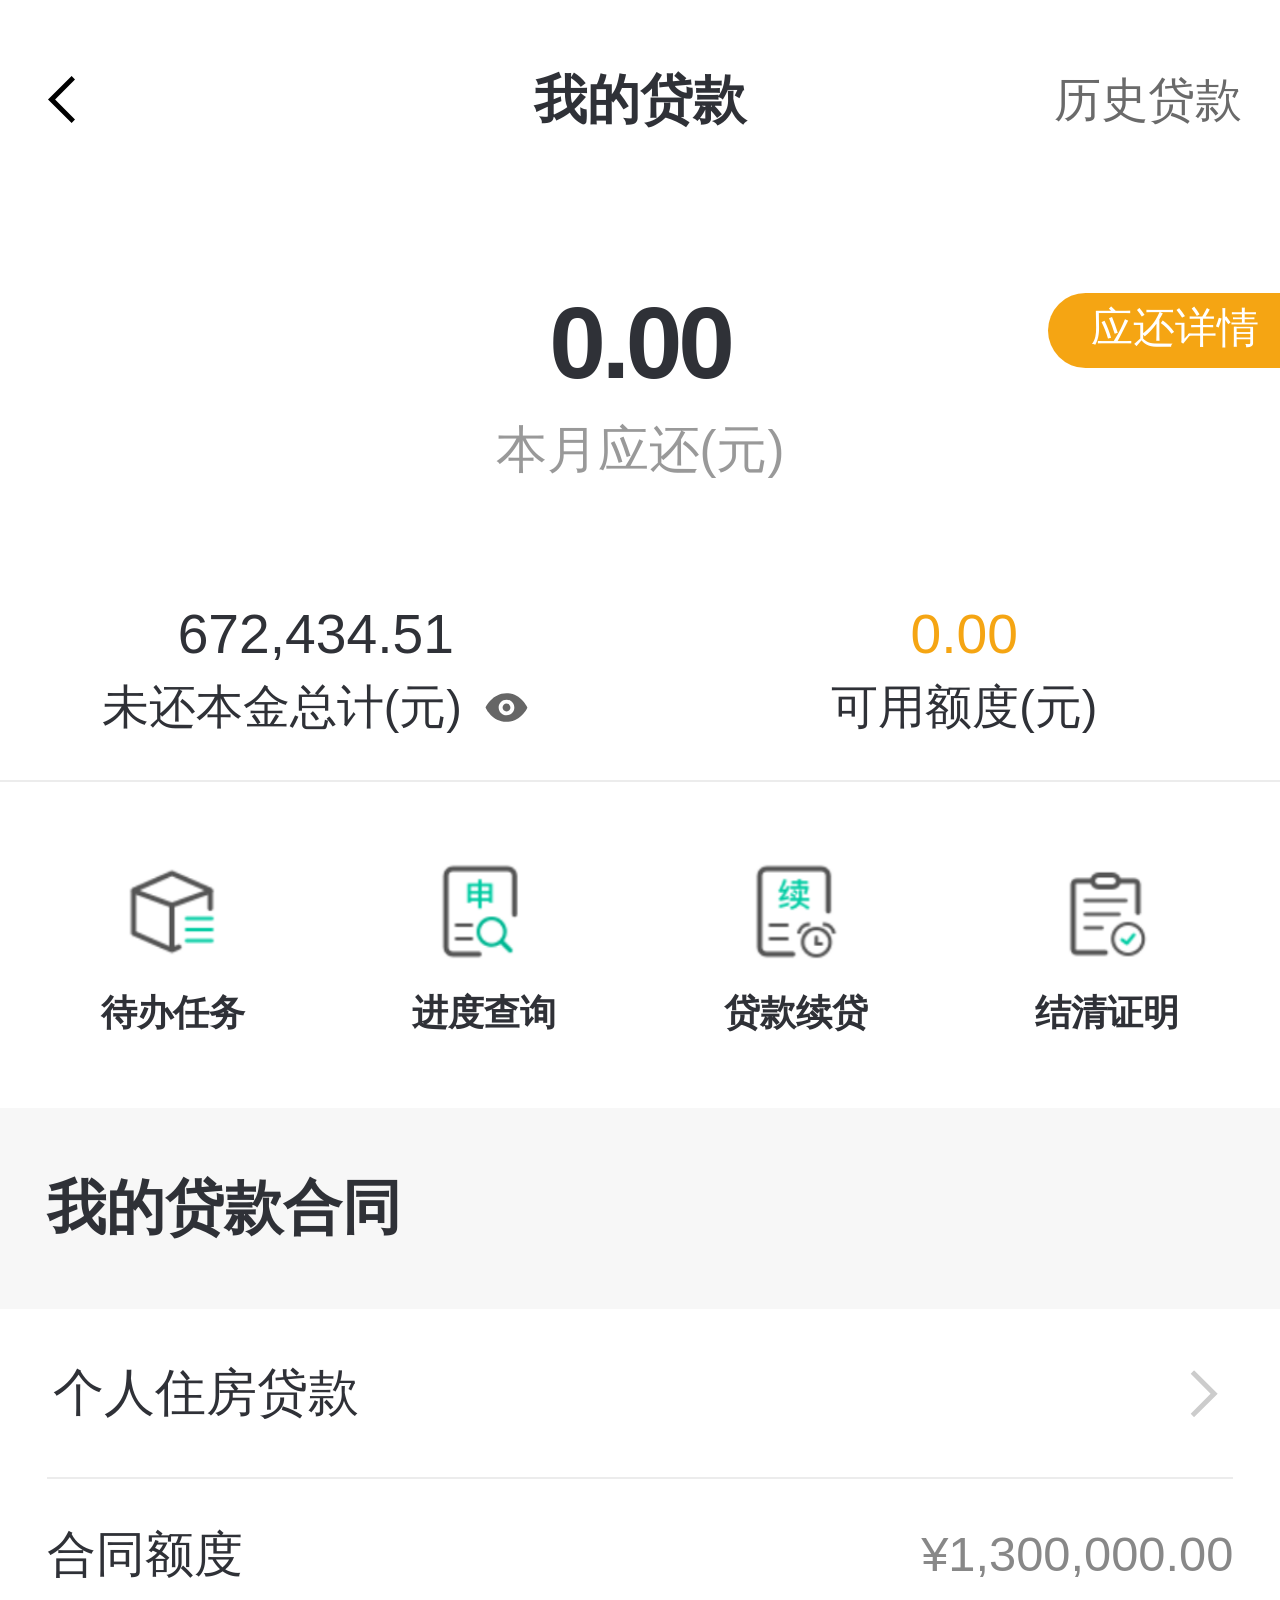
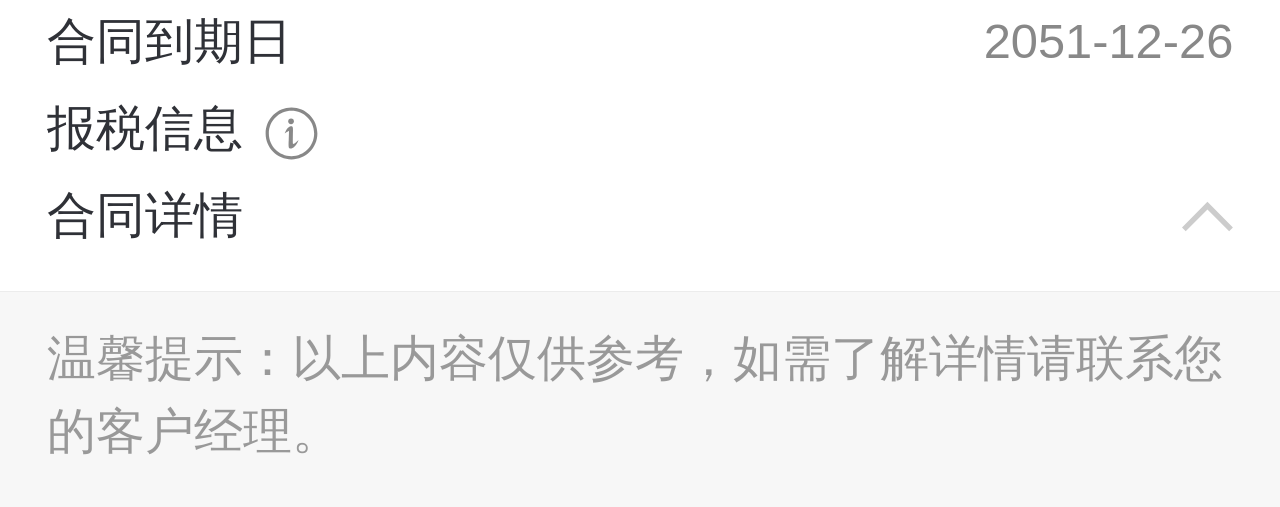
==== index.html @ 3697c7b6 "feat: initialize fake bank static app" ====
<!DOCTYPE html>
<html lang="zh-CN">
  <head>
    <meta charset="utf-8" />
    <meta name="viewport" content="width=device-width, initial-scale=1, viewport-fit=cover" />
    <title>我的贷款</title>
    <meta name="theme-color" content="#f4f4f4" />
    <link rel="manifest" href="./manifest.webmanifest" />
    <link rel="stylesheet" href="./assets/styles/main.css" />
  </head>
  <body data-page="home">
    <main class="app-shell">
      <header class="topbar">
        <button class="icon-button topbar__side topbar__side--start" type="button" aria-label="返回">
          <img class="icon-button__image" src="./assets/icons/back.svg" alt="" />
        </button>
        <h1 class="topbar__title">我的贷款</h1>
        <button class="text-button topbar__side topbar__side--end" type="button">历史贷款</button>
      </header>

      <section class="page-section" id="home-summary"></section>
      <section class="page-section" id="feature-grid"></section>
      <section class="panel" id="contract-panel">
        <div class="panel__header">
          <h2 class="section-title">我的贷款合同</h2>
        </div>
        <div class="panel__body" id="contract-panel-body"></div>
      </section>
    </main>

    <script src="./assets/scripts/data.js"></script>
    <script src="./assets/scripts/app.js"></script>
  </body>
</html>
---- assets/styles/main.css ----
@font-face {
  font-family: "FakeBankPingFang";
  src: url("../front/PingFang Regular.ttf") format("truetype");
  font-weight: 400;
  font-style: normal;
  font-display: swap;
}

:root {
  --page-width: 100vw;
  --bg: #f4f4f4;
  --surface: #ffffff;
  --surface-muted: #f7f7f7;
  --text: #2f3137;
  --text-muted: #999;
  --line: #ececec;
  --accent: #10c4b6;
  --accent-soft: #ffdda1;
  --warning: #f5a513;
  --shadow-soft: 0 12px 30px rgba(15, 24, 40, 0.04);
  --radius-card: .24rem;
  --radius-pill: 999px;
  --topbar-height: .88rem;
  --topbar-side-width: .96rem;
}

* {
  box-sizing: border-box;
}

html,
body {
  margin: 0;
  min-height: 100%;
  background: var(--bg);
  color: var(--text);
  font-family: "PingFang SC", "FakeBankPingFang", "SF Pro Text", "Helvetica Neue", sans-serif;
}

html {
  font-size: calc(100vw / 6.03);
}

body {
  display: flex;
  justify-content: center;
  overflow-x: hidden;
}

button,
input {
  font: inherit;
}

button {
  border: 0;
  background: transparent;
  color: inherit;
}

.app-shell {
  width: 100%;
  max-width: var(--page-width);
  min-height: 100vh;
  background: var(--bg);
  overflow-x: hidden;
}

.topbar {
  position: fixed;
  top: 0;
  left: 50%;
  transform: translateX(-50%);
  z-index: 10;
  display: grid;
  grid-template-columns: var(--topbar-side-width) minmax(0, 1fr) var(--topbar-side-width);
  align-items: center;
  gap: 0;
  min-height: var(--topbar-height);
  padding: .16rem .18rem .1rem;
  background: var(--surface);
  width: 100%;
  max-width: var(--page-width);
}

.topbar__title {
  margin: 0;
  font-size: .3rem;
  font-weight: 700;
  line-height: 1.2;
  text-align: center;
  white-space: nowrap;
}

.icon-button,
.text-button {
  display: inline-flex;
  align-items: center;
  justify-content: center;
  min-width: .4rem;
  min-height: .4rem;
  padding: 0;
  cursor: pointer;
}

.topbar__side.text-button {
  min-width: var(--topbar-side-width);
  color: #6a6a6a;
  min-height: .44rem;
}

.topbar__side--start {
  justify-self: start;
  justify-content: flex-start;
}

.topbar__side--end {
  justify-self: end;
  justify-content: flex-end;
}

.topbar__side--end .icon-button__image {
  width: 0.24rem;
}

.text-button {
  padding: 0;
  color: var(--text-muted);
  font-size: .22rem;
  line-height: 1.2;
}

.icon-button__glyph,
.icon-button__placeholder {
  display: inline-flex;
  align-items: center;
  justify-content: center;
  width: .3rem;
  height: .3rem;
  color: #393b41;
  font-size: .36rem;
  line-height: 1;
}

.icon-button__image {
  width: .22rem;
  height: .34rem;
  object-fit: contain;
}

.page-section {
  width: 100%;
}

body[data-page] .app-shell {
  padding-top: var(--topbar-height);
}

body[data-page="loan-detail"] {
  overflow: hidden;
}

body[data-page="loan-detail"] .app-shell {
  display: flex;
  flex-direction: column;
  height: 100vh;
  min-height: 100vh;
}

body[data-page="loan-detail"] .loan-detail-scroll {
  flex: 1;
  min-height: 0;
  overflow-y: auto;
  -webkit-overflow-scrolling: touch;
}

#home-summary {
  padding-top: 0.5rem;
  position: relative;
  background-color: #FFFFFF;
}

.hero-card,
.panel,
.record-stack,
.repayment-screen {
  width: 100%;
}

.hero-card {
  display: flex;
  flex-direction: column;
  padding: .15rem .22rem 0;
  background: var(--surface);
}

.hero-card__amount {
  font-size: .88rem;
  line-height: 1;
  font-weight: 600;
  text-align: center;
  letter-spacing: -.02rem;
}

.hero-card__label {
  margin-top: .1rem;
  color: var(--text-muted);
  font-size: .26rem;
  text-align: center;
}

.hero-card__detail-chip {
  position: absolute;
  top: 0.5rem;
  right: -0.1rem;
  display: inline-flex;
  align-items: center;
  justify-content: center;
  padding: 0.03rem .2rem 0.05rem;
  border-radius: var(--radius-pill) 0 0 var(--radius-pill);
  background: var(--warning);
  color: #fff;
}

.hero-card__stats {
  display: grid;
  grid-template-columns: 1fr 1fr;
  gap: .08rem;
  margin-top: .56rem;
  padding-bottom: .2rem;
}

.hero-stat {
  display: flex;
  flex-direction: column;
  align-items: center;
  text-align: center;
}

.hero-stat__value {
  font-size: .42rem;
  line-height: 1.1;
}

.hero-stat__value--warning {
  color: var(--warning);
}

.hero-stat__label {
  display: inline-flex;
  align-items: center;
  gap: .1rem;
  margin-top: .06rem;
  color: var(--text);
  font-size: .22rem;
  line-height: 1.3;
}

.hero-stat__eye {
  width: .22rem;
  height: .22rem;
  object-fit: contain;
}

#feature-grid {
  display: grid;
  grid-template-columns: repeat(4, 1fr);
  gap: .08rem;
  padding: .26rem .12rem;
  background: var(--surface);
  border-top: 2px solid var(--line);
}

.feature-grid__item {
  display: flex;
  flex-direction: column;
  justify-content: center;
  align-items: center;
  gap: .12rem;
  padding: .1rem .03rem .08rem;
}

.feature-grid__icon {
  display: block;
  width: .50rem;
  height: .50rem;
  object-fit: contain;
}

.feature-grid__label {
  text-align: center;
  font-weight: 600;
  line-height: 1.25;
}

.contract-list {
  padding: 0 .22rem 0.1rem;
  background: var(--surface);
}

.contract-summary {
  padding-bottom: 6px;
}

.loan-card {
  background: var(--surface);
}

.loan-overview {
  background: var(--surface);
}

.loan-ring {
  position: relative;
  width: 2.44rem;
  height: 2.44rem;
  margin: 0 auto;
  border-radius: 50%;
  background: radial-gradient(circle at center, var(--surface) 60%, transparent 60%),
    conic-gradient(var(--accent-soft) 0deg, var(--accent-soft) 360deg);
}

.loan-ring::before {
  content: "";
  position: absolute;
  inset: .38rem;
  border-radius: 50%;
  background: var(--surface);
}

.loan-ring__content {
  position: absolute;
  inset: 0;
  display: flex;
  flex-direction: column;
  align-items: center;
  justify-content: center;
  gap: .12rem;
  text-align: center;
}

.loan-ring__label {
  color: var(--text-muted);
  font-size: .24rem;
  font-weight: 600;
}

.loan-ring__value {
  font-weight: 600;
}

.metric-row {
  display: grid;
  grid-template-columns: 1fr 1fr;
  gap: .1rem;
  margin-top: .34rem;
}

.metric-row__cell {
  text-align: center;
}

.metric-row__value {
  font-size: .38rem;
  font-family: 'Noto Sans SC', sans-serif;
  color: var(--text);
}

.metric-row__label {
  margin-top: .12rem;
  color: var(--text);
  font-size: .22rem;
  line-height: 1.3;
}

.action-strip {
  display: grid;
  grid-template-columns: 1fr 1px 1fr;
  align-items: center;
  background: var(--surface);
  border-top: 2px solid var(--line);
  border-bottom: .15rem solid var(--bg);
}

.action-strip__divider {
  height: .46rem;
  background: var(--line);
}

.action-strip__button {
  display: inline-flex;
  align-items: center;
  justify-content: center;
  gap: .12rem;
  padding: .2rem .1rem;
  font-size: .24rem;
}

.action-strip__icon {
  width: .26rem;
  height: .26rem;
  object-fit: contain;
  display: block;
}

.screen-placeholder {
  padding: .24rem .18rem .56rem;
}

.screen-placeholder__box {
  min-height: 1.2rem;
  padding: .24rem;
  border-radius: var(--radius-card);
  background: var(--surface);
  box-shadow: var(--shadow-soft);
}

.section-title {
  margin: 0;
  font-size: .22rem;
  font-weight: 600;
  line-height: 1.25;
}

.panel {
  background: var(--surface);
}

.panel__header {
  display: flex;
  align-items: center;
  min-height: .74rem;
  padding: .30rem .22rem;
  background: var(--surface-muted);
}

.panel__body {
  background: var(--surface);
}

.row-link,
.field-row,
.feature-grid__item,
.record-card__head,
.tab-switch__tab,
.filter-pill {
  display: flex;
  align-items: center;
}

.row-link,
.field-row {
  justify-content: space-between;
}

.row-link {
  display: flex;
  align-items: center;
  width: 100%;
  min-height: .8rem;
  border-bottom: 2px solid var(--line);
  background: var(--surface);
  text-align: left;
  margin-bottom: 0.2rem;
}

.row-link__meta {
  display: inline-flex;
  align-items: center;
  justify-content: center;
}

.row-link__meta-icon {
  width: .22rem;
  height: .26rem;
  object-fit: contain;
}

.arrow-icon {
  display: inline-block;
  object-fit: contain;
  transform-origin: center;
}

.arrow-icon--right {
  transform: rotate(180deg);
}

.arrow-icon--down {
  transform: rotate(270deg);
}

.arrow-icon--up {
  transform: rotate(90deg);
}

.field-row {
  display: grid;
  grid-template-columns: minmax(0, 1fr) auto;
  align-items: center;
  gap: .18rem;
  font-size: .2rem;
  line-height: 1.35;
  margin-bottom: 0.1rem;
}

.field-row--button {
  width: 100%;
  padding: 0;
  border: 0;
  background: transparent;
  text-align: left;
}

.field-row span {
  /* color: var(--text); */
}

.field-row strong {
  font-weight: 400;
  color: #888;
  text-align: right;
}

.field-row--single {
  grid-template-columns: minmax(0, 1fr);
}

.contract-detail-row.is-hidden {
  display: none;
}

.field-label {
  display: inline-flex;
  align-items: center;
  gap: .08rem;
}

.field-label--with-icon {
  gap: .1rem;
}

.info-mark {
  display: inline-flex;
  align-items: center;
  justify-content: center;
  width: .26rem;
  height: .26rem;
  object-fit: contain;
  position: relative;
  top: 0.02rem;
}

.field-disclosure {
  display: inline-flex;
  align-items: center;
}

.field-disclosure__icon {
  width: .24rem;
  height: .24rem;
}

.contract-note {
  padding-top: .14rem;
  padding-bottom: .18rem;
  background: var(--surface-muted);
  border-top: 1px solid var(--line);
}

.contract-note__text {
  margin: 0;
  color: var(--text-muted);
  font-size: .23rem;
  line-height: 1.5;
}

.bottom-hint {
  display: flex;
  align-items: center;
  justify-content: center;
  gap: .18rem;
  padding: .28rem .18rem .24rem;
  color: #a8abb1;
  font-size: .18rem;
}

.bottom-hint::before,
.bottom-hint::after {
  content: "";
  width: .84rem;
  height: 1px;
  background: #dadbdd;
}

.topbar-spacer {
  width: 100%;
  height: .44rem;
}

.record-stack {
  padding-top: 0;
}

.record-card {
  margin-bottom: .1rem;
  background: var(--surface);
}

.record-card__head {
  width: 100%;
  justify-content: space-between;
  gap: .16rem;
  padding: .22rem .22rem .2rem;
  background: var(--surface);
  text-align: left;
}

.record-card__title {
  font-size: .28rem;
  line-height: 1.2;
}

.record-card__time {
  margin-top: .14rem;
  color: var(--text-muted);
  font-size: .22rem;
}

.record-card__amount-group {
  display: inline-flex;
  align-items: center;
  gap: .18rem;
}

.record-card__amount {
  font-size: .3rem;
}

.record-card__caret {
  display: inline-flex;
  align-items: center;
  justify-content: center;
}

.record-card__caret-icon {
  width: .2rem;
  height: .12rem;
}

.record-card__body {
  display: none;
  padding-bottom: .12rem;
  border-top: 2px solid var(--line);
}

.record-card.is-expanded .record-card__body {
  display: block;
}

.tab-switch {
  display: grid;
  grid-template-columns: 1fr 1fr;
  background: var(--surface);
  border-bottom: 1px solid var(--line);
}

.tab-switch__tab {
  position: relative;
  justify-content: center;
  min-height: .88rem;
  font-size: .26rem;
}

.tab-switch__tab.is-active {
  color: var(--accent);
  font-weight: 600;
}

.tab-switch__label {
  position: relative;
  display: inline-block;
  font-weight: bold;
}

.tab-switch__tab.is-active .tab-switch__label::after {
  content: "";
  position: absolute;
  left: 50%;
  bottom: -.24rem;
  width: 100%;
  height: 3px;
  transform: translateX(-50%);
  background: var(--accent);
  border-radius: 999px;
}

.filter-row {
  display: flex;
  align-items: center;
  justify-content: space-evenly;
  padding: .18rem .2rem;
  background: #F2F2F2;
}

.filter-pill {
  justify-content: center;
  min-height: .54rem;
  border-radius: var(--radius-pill);
  background: var(--surface);
  font-size: .24rem;
}

.filter-pill.is-active {
  background: var(--accent);
  color: #fff;
}

.repayment-card {
  margin-bottom: .16rem;
  padding: .14rem 0;
  background: var(--surface);
}

.filter-panel {
  display: none;
  gap: .12rem;
  padding: 0 .18rem .18rem;
  background: #efefef;
}

.filter-panel.is-open {
  display: grid;
  grid-template-columns: 1fr 1fr auto;
  align-items: center;
}

.filter-panel input {
  width: 100%;
  min-height: .44rem;
  padding: 0 .12rem;
  border: 1px solid #d8dadd;
  border-radius: .12rem;
  background: #fff;
  font-size: .18rem;
}

.filter-panel button {
  min-height: .44rem;
  padding: 0 .18rem;
  border-radius: .12rem;
  background: var(--accent);
  color: #fff;
  font-size: .18rem;
}

body[data-page="home"] .topbar__title {
  font-size: .25rem;
}

body[data-page="home"] .text-button {
  font-size: .22rem;
}

body:not([data-page="home"]) .topbar__title {
  font-size: .25rem;
}

body[data-page="loan-detail"] .loan-overview {
  padding: .22rem .22rem .38rem;
}

body[data-page="loan-detail"] .loan-card {
  padding: .04rem .22rem .14rem;
}

body[data-page="loan-detail"] .loan-card__lead {
  margin-bottom: .2rem;
  border-bottom: 1px solid var(--line);
  font-size: .24rem;
  padding: .2rem 0 .14rem;
  color: #555;
}


body[data-page="loan-detail"] strong {
  font-size: .24rem;
}

body[data-page="loan-detail"] .loan-card__lead .row-link__label {
  font-size: .24rem;
}

body[data-page="loan-detail"] .loan-ring__label {
  font-size: .22rem;
}

body[data-page="loan-detail"] .loan-ring__value {
  font-size: .28rem;
}

body[data-page="loan-detail"] .metric-row {
  margin-top: .28rem;
}

body[data-page="loan-detail"] .metric-row__value {
  font-size: .28rem;
}

body[data-page="loan-detail"] .metric-row__label {
  margin-top: 0.05rem;
  color: #666;
  font-size: .22rem;
}

body:not([data-page="home"]) .loan-card .field-row,
body:not([data-page="home"]) .record-card__body .field-row,
body:not([data-page="home"]) .repayment-card .field-row {
  font-size: .22rem;
  margin-bottom: .12rem;
}

body[data-page="usage-record"] .record-card__head {
  padding: .2rem .22rem .18rem;
}

body[data-page="usage-record"] .record-card__title {
  font-size: .25rem;
}

body[data-page="usage-record"] .record-card__time {
  margin-top: .1rem;
  font-size: .2rem;
}

body[data-page="usage-record"] .record-card__amount {
  font-size: .25rem;
}

body[data-page="usage-record"] .record-stack {
  padding-top: .12rem;
}

body[data-page="usage-record"] .record-card {
  margin-bottom: .12rem;
  border-top: 1px solid var(--line);
  border-bottom: 1px solid var(--line);
}

body[data-page="usage-record"] .record-card__head {
  min-height: .92rem;
}

body[data-page="usage-record"] .record-card__amount-group {
  gap: .14rem;
}

body[data-page="usage-record"] .record-card__caret-icon {
  width: .22rem;
  height: .26rem;
}

body[data-page="usage-record"] .record-card__body {
  padding: .28rem .22rem .52rem;
  background: #FAFAFA;
}

body[data-page="usage-record"] .record-card__body .field-row:last-child {
  margin-bottom: 0;
}

body[data-page="usage-record"] .bottom-hint {
  padding: .20rem .18rem;
  color: #999;
  background-color: #fff;
  position: fixed;
  bottom: 0.4rem;
  left: 0;
  width: 100vw;
}

body[data-page="prepayment-detail"] .app-shell {
  min-height: 100vh;
}

body[data-page="prepayment-detail"] .page-section {
  background: var(--surface);
}

body[data-page="prepayment-detail"] #prepayment-detail-top {
  margin-top: .12rem;
  border-top: 1px solid var(--line);
  border-bottom: 1px solid var(--line);
}

body[data-page="prepayment-detail"] #prepayment-detail-fields {
  border-top: 1px solid var(--line);
  border-bottom: 1px solid var(--line);
}

body[data-page="prepayment-detail"] .prepayment-card {
  padding: .12rem .22rem .02rem;
  background: var(--surface);
}

body[data-page="prepayment-detail"] .prepayment-card--stack {
  padding-top: .14rem;
  padding-bottom: .04rem;
}

body[data-page="prepayment-detail"] .prepayment-card .field-row {
  font-size: .23rem;
  line-height: 1.4;
  margin-bottom: .14rem;
}

body[data-page="prepayment-detail"] .prepayment-card .field-row strong {
  color: #666;
  font-size: .24rem;
}

body[data-page="prepayment-detail"] .prepayment-action-strip {
  margin-top: .12rem;
  background: var(--surface);
}

body[data-page="prepayment-detail"] .prepayment-action-button {
  color: #e7b33b;
  font-size: .25rem;
  font-weight: 600;
}

body[data-page="monthly-due-detail"] .app-shell {
  min-height: 100vh;
}

body[data-page="monthly-due-detail"] .text-button {
  color: #666;
  font-size: .22rem;
}

body[data-page="monthly-due-detail"] #monthly-due-detail-summary {
  background: var(--surface);
}

body[data-page="monthly-due-detail"] .monthly-due-card {
  padding: .56rem .22rem .62rem;
  text-align: center;
  background: var(--surface);
}

body[data-page="monthly-due-detail"] .monthly-due-card__amount {
  font-size: .48rem;
  color: #3a3c42;
  font-weight: 600;
}

body[data-page="monthly-due-detail"] .monthly-due-card__label {
  margin-top: .1rem;
  color: #777;
  font-size: .24rem;
}

body[data-page="monthly-due-detail"] .monthly-due-note {
  min-height: 0;
  padding: .24rem .22rem;
}

body[data-page="next-month-due-detail"] .app-shell {
  min-height: 100vh;
}

body[data-page="next-month-due-detail"] #next-month-due-summary {
  background: var(--surface);
}

body[data-page="next-month-due-detail"] .monthly-due-card {
  padding: .56rem .22rem .62rem;
  text-align: center;
  background: var(--surface);
}

body[data-page="next-month-due-detail"] .monthly-due-card__amount {
  font-size: .48rem;
  color: #3a3c42;
  font-weight: 600;
}

body[data-page="next-month-due-detail"] .monthly-due-card__label {
  margin-top: .22rem;
  color: #777;
  font-size: .24rem;
}

body[data-page="next-month-due-detail"] #next-month-due-list {
  margin-top: .12rem;
  border-top: 1px solid var(--line);
  border-bottom: 1px solid var(--line);
  background: var(--surface);
}

body[data-page="next-month-due-detail"] .next-due-card__head {
  width: 100%;
  display: flex;
  align-items: center;
  justify-content: space-between;
  padding: .2rem .22rem;
  background: var(--surface);
  text-align: left;
}

body[data-page="next-month-due-detail"] .next-due-card__date {
  font-size: .24rem;
  color: #4b4d52;
}

body[data-page="next-month-due-detail"] .next-due-card__amount-group {
  display: inline-flex;
  align-items: center;
  gap: .14rem;
}

body[data-page="next-month-due-detail"] .next-due-card__amount {
  font-size: .24rem;
  color: #5a5d63;
}

body[data-page="next-month-due-detail"] .next-due-card__body {
  padding: .22rem .22rem .08rem;
  border-top: 1px solid var(--line);
  background: var(--surface);
}

body[data-page="next-month-due-detail"] .next-due-card__body .field-row {
  font-size: .23rem;
  margin-bottom: .18rem;
}

body[data-page="next-month-due-detail"] .next-due-card__body .field-row strong {
  color: #666;
  font-size: .24rem;
}

body[data-page="next-month-due-detail"] .monthly-due-note {
  min-height: 0;
  padding: .24rem .22rem;
}

body[data-page="repayment-detail"] .tab-switch__tab {
  min-height: .8rem;
  font-size: .24rem;
}

body[data-page="repayment-detail"] .filter-pill {
  min-height: .4rem;
  min-width: 22%;
  font-size: .20rem;
}

body[data-page="repayment-detail"] .repayment-card {
  padding: .16rem .22rem .04rem;
}

body[data-page="home"] .hero-card__detail-chip {
  font-size: .20rem;
}

body[data-page="home"] .hero-card__amount {
  font-size: .48rem;
}

body[data-page="home"] .hero-card__label {
  font-size: .24rem;
}

body[data-page="home"] .hero-stat__value {
  font-size: .26rem;
}

body[data-page="home"] .hero-stat__label {
  font-size: .22rem;
}

body[data-page="home"] .hero-stat__eye {
  font-size: .16rem;
}

body[data-page="home"] .feature-grid__label {
  font-size: .17rem;
}

body[data-page="home"] .section-title {
  font-size: .28rem;
}

body[data-page="home"] .row-link__label {
  font-size: .24rem;
}

body[data-page="home"] .row-link__meta {
  font-size: .28rem;
}

body[data-page="home"] .field-row {
  font-size: .23rem;
}
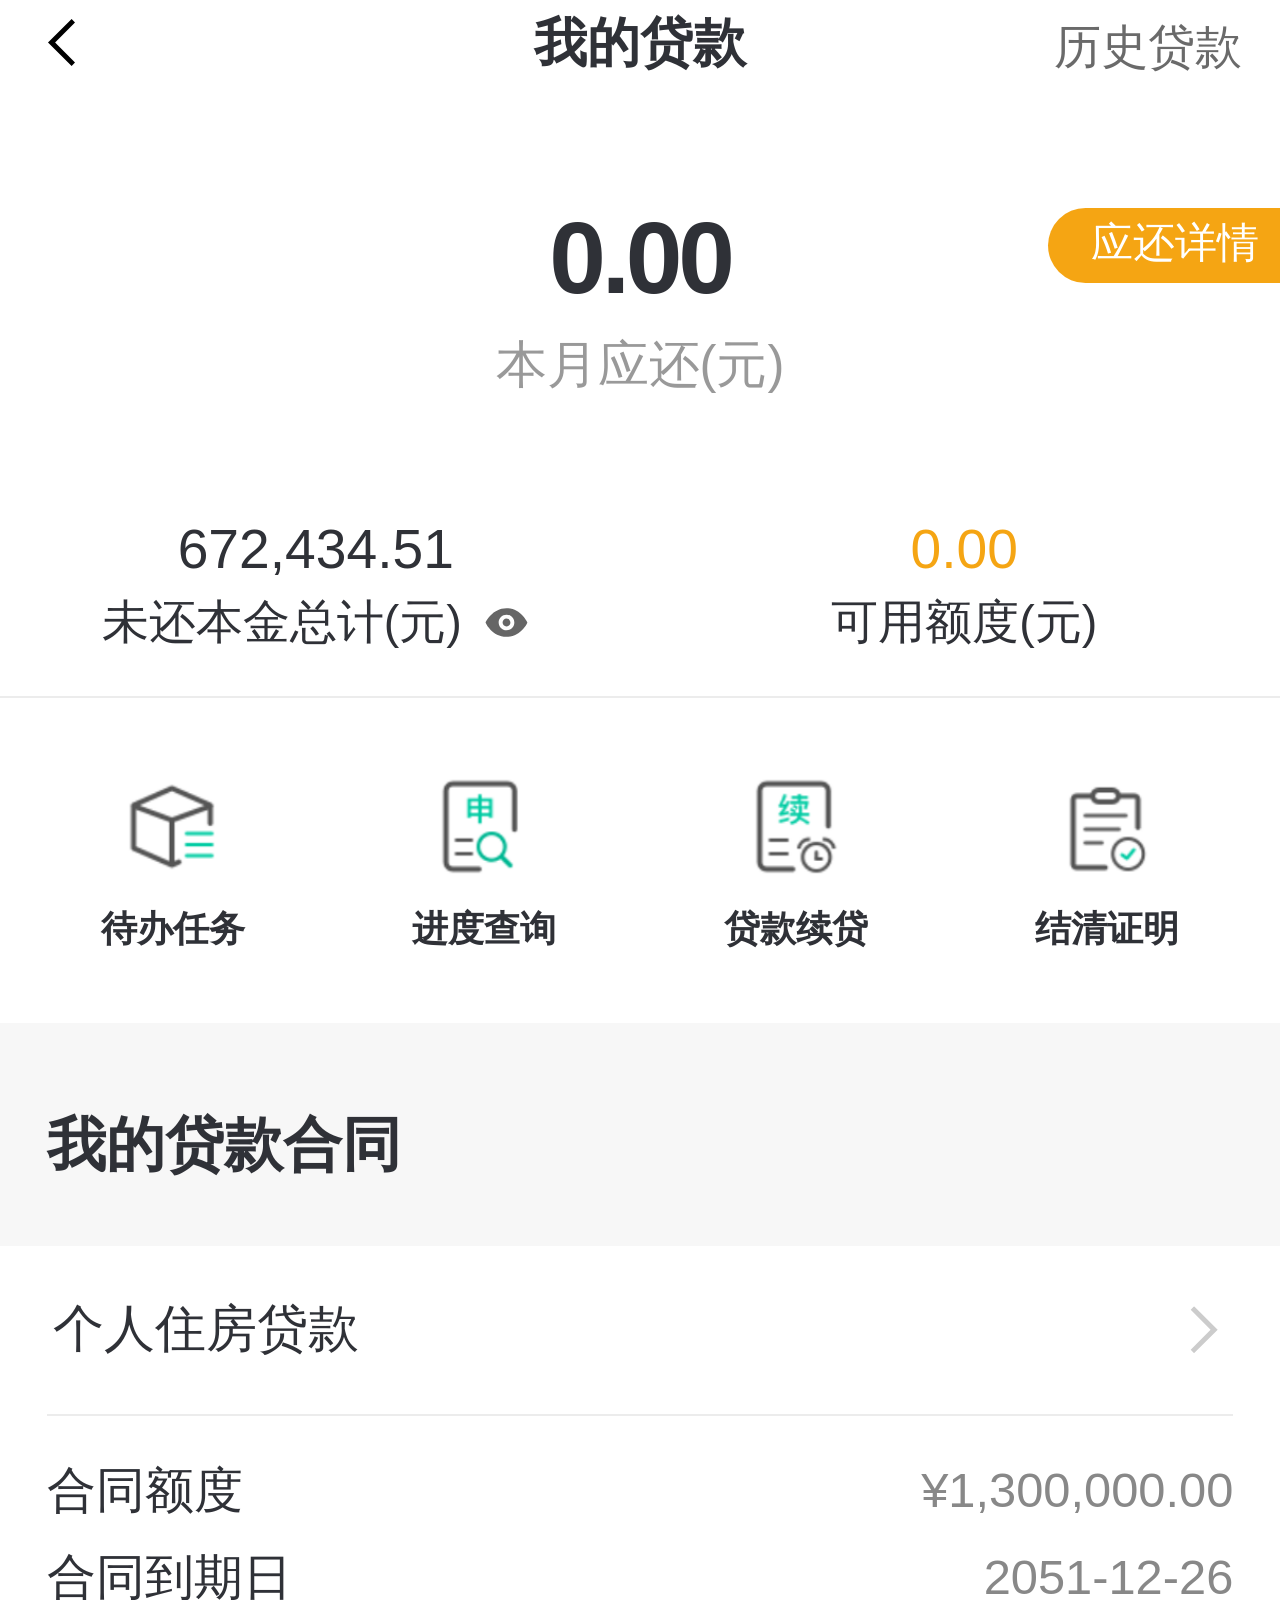
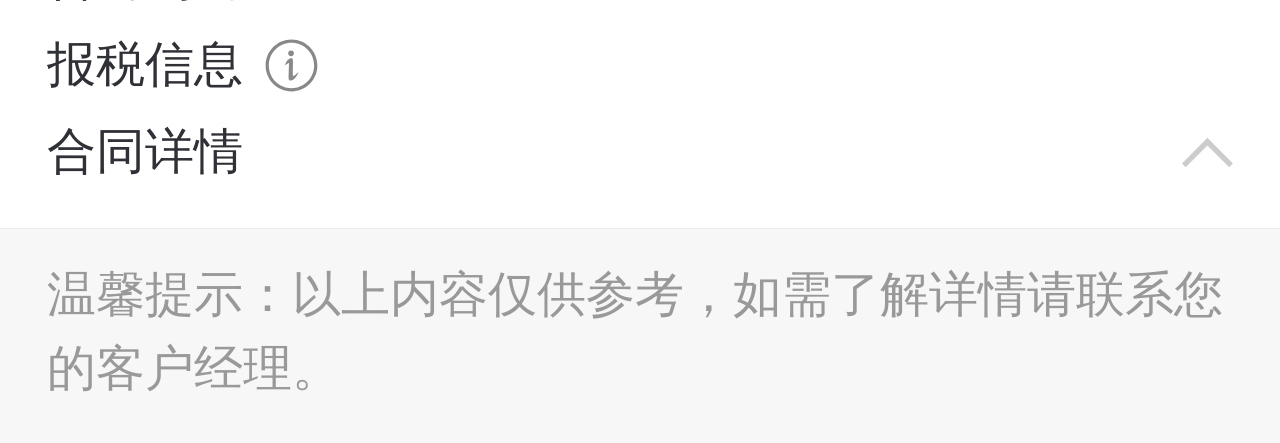
==== commit b95d1b8a: "fix: inline offline data for standalone pages" ====
--- a/index.html
+++ b/index.html
@@ -5,7 +5,11 @@
     <meta name="viewport" content="width=device-width, initial-scale=1, viewport-fit=cover" />
     <title>我的贷款</title>
     <meta name="theme-color" content="#f4f4f4" />
+    <meta name="apple-mobile-web-app-capable" content="yes" />
+    <meta name="apple-mobile-web-app-status-bar-style" content="default" />
+    <meta name="apple-mobile-web-app-title" content="FakeBank" />
     <link rel="manifest" href="./manifest.webmanifest" />
+    <link rel="apple-touch-icon" href="./assets/logo.png" />
     <link rel="stylesheet" href="./assets/styles/main.css" />
   </head>
   <body data-page="home">
@@ -29,6 +33,7 @@
     </main>
 
     <script src="./assets/scripts/data.js"></script>
+    <script src="./assets/scripts/static-data.js"></script>
     <script src="./assets/scripts/app.js"></script>
   </body>
 </html>
--- a/assets/styles/main.css
+++ b/assets/styles/main.css
@@ -20,7 +20,7 @@
   --shadow-soft: 0 12px 30px rgba(15, 24, 40, 0.04);
   --radius-card: .24rem;
   --radius-pill: 999px;
-  --topbar-height: .88rem;
+  --topbar-height: .78rem;
   --topbar-side-width: .96rem;
 }
 
@@ -74,10 +74,10 @@
   z-index: 10;
   display: grid;
   grid-template-columns: var(--topbar-side-width) minmax(0, 1fr) var(--topbar-side-width);
-  align-items: center;
+  align-items: start;
   gap: 0;
   min-height: var(--topbar-height);
-  padding: .16rem .18rem .1rem;
+  padding: 0 .18rem .06rem;
   background: var(--surface);
   width: 100%;
   max-width: var(--page-width);
@@ -90,6 +90,7 @@
   line-height: 1.2;
   text-align: center;
   white-space: nowrap;
+  padding-top: 0.05rem;
 }
 
 .icon-button,
@@ -175,7 +176,7 @@
 }
 
 #home-summary {
-  padding-top: 0.5rem;
+  padding-top: 0.2rem;
   position: relative;
   background-color: #FFFFFF;
 }
@@ -211,7 +212,7 @@
 
 .hero-card__detail-chip {
   position: absolute;
-  top: 0.5rem;
+  top: 0.2rem;
   right: -0.1rem;
   display: inline-flex;
   align-items: center;
@@ -430,7 +431,7 @@
   display: flex;
   align-items: center;
   min-height: .74rem;
-  padding: .30rem .22rem;
+  padding: .40rem .22rem .30rem;
   background: var(--surface-muted);
 }
 
@@ -512,10 +513,6 @@
   text-align: left;
 }
 
-.field-row span {
-  /* color: var(--text); */
-}
-
 .field-row strong {
   font-weight: 400;
   color: #888;
@@ -548,7 +545,6 @@
   height: .26rem;
   object-fit: contain;
   position: relative;
-  top: 0.02rem;
 }
 
 .field-disclosure {
